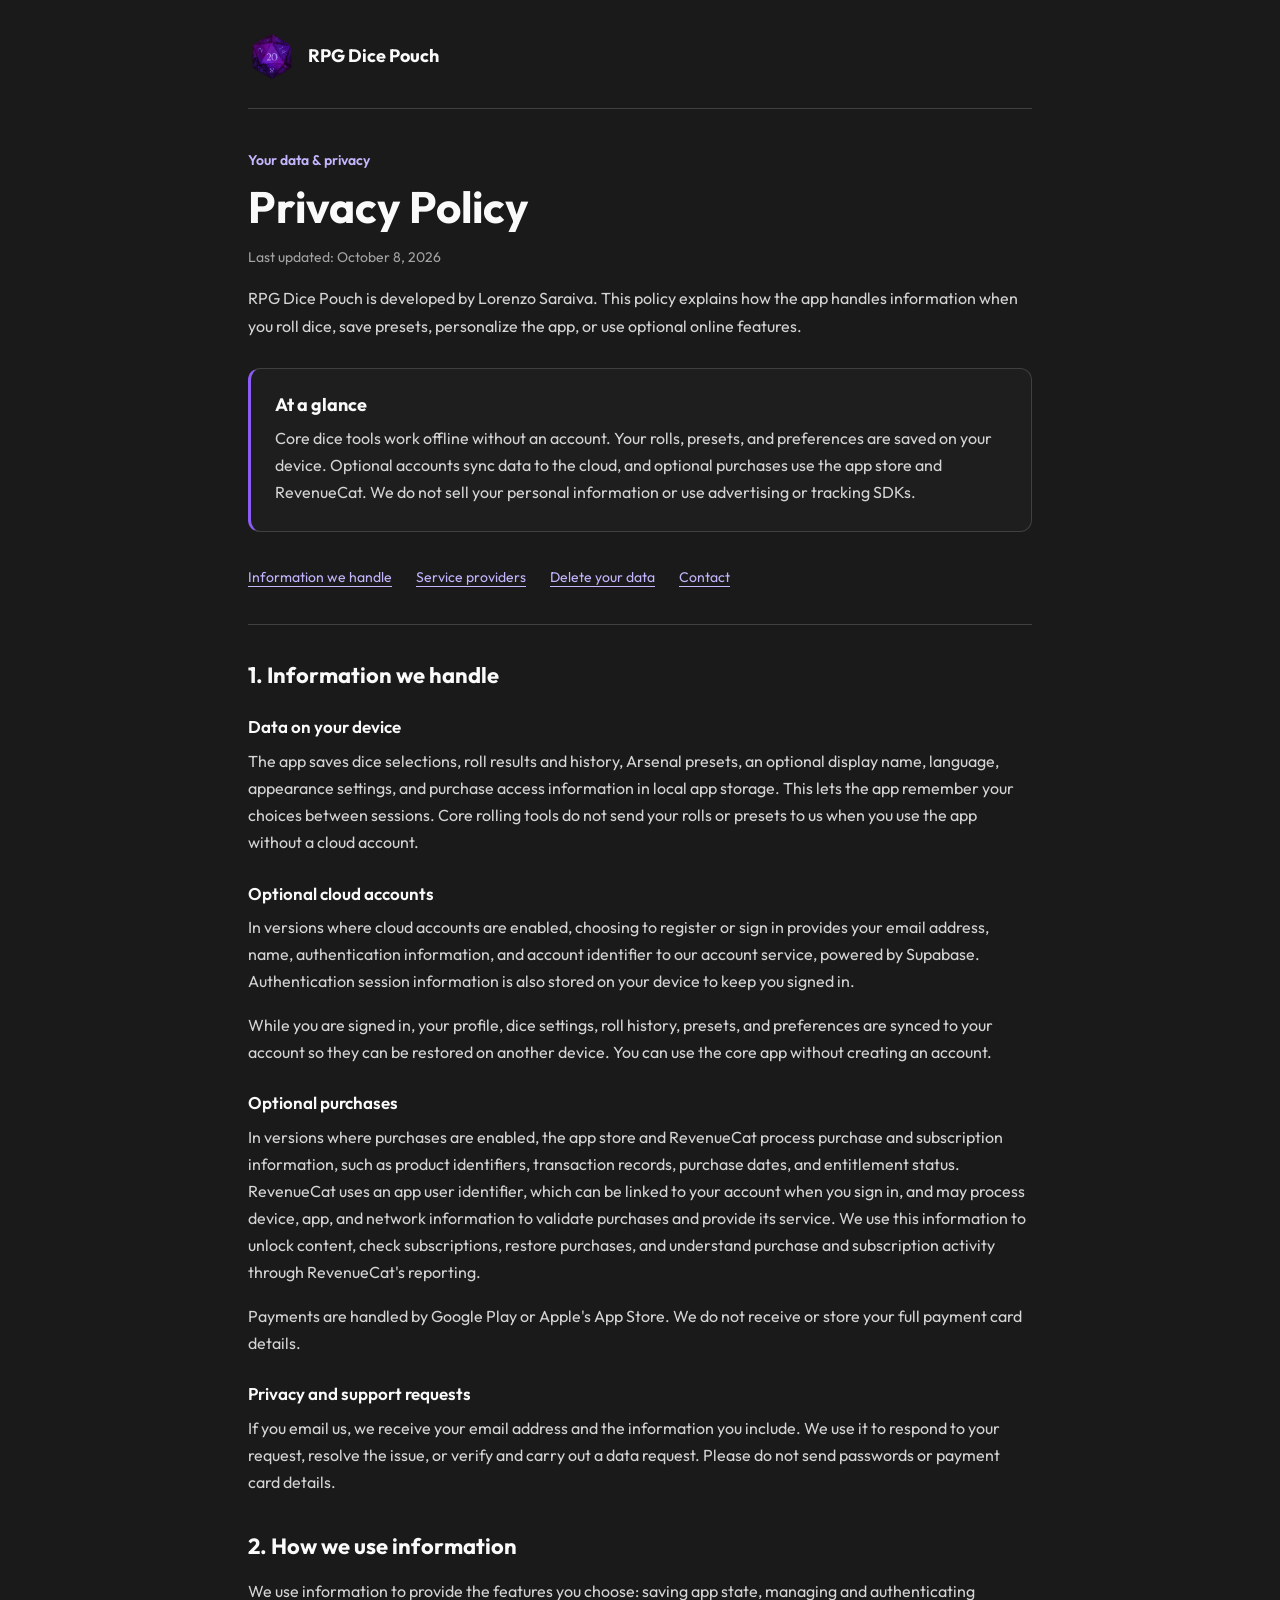
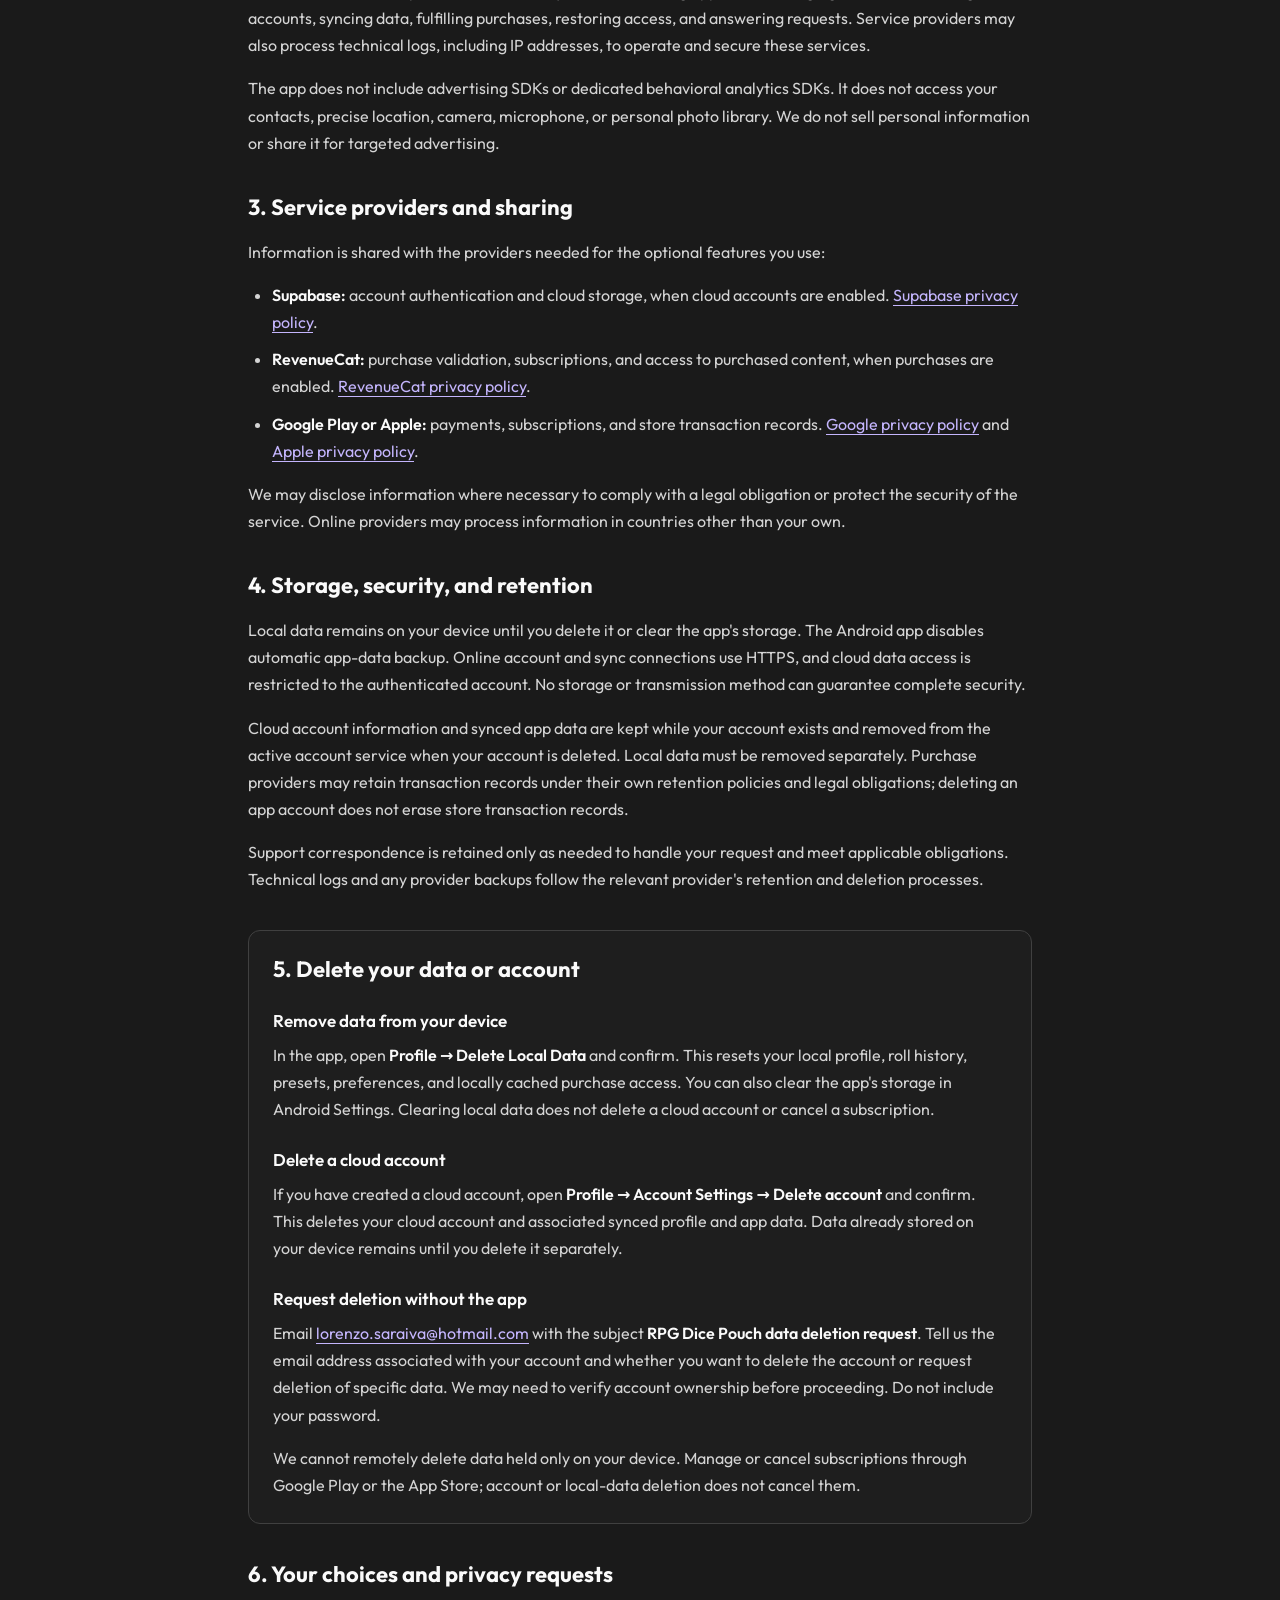
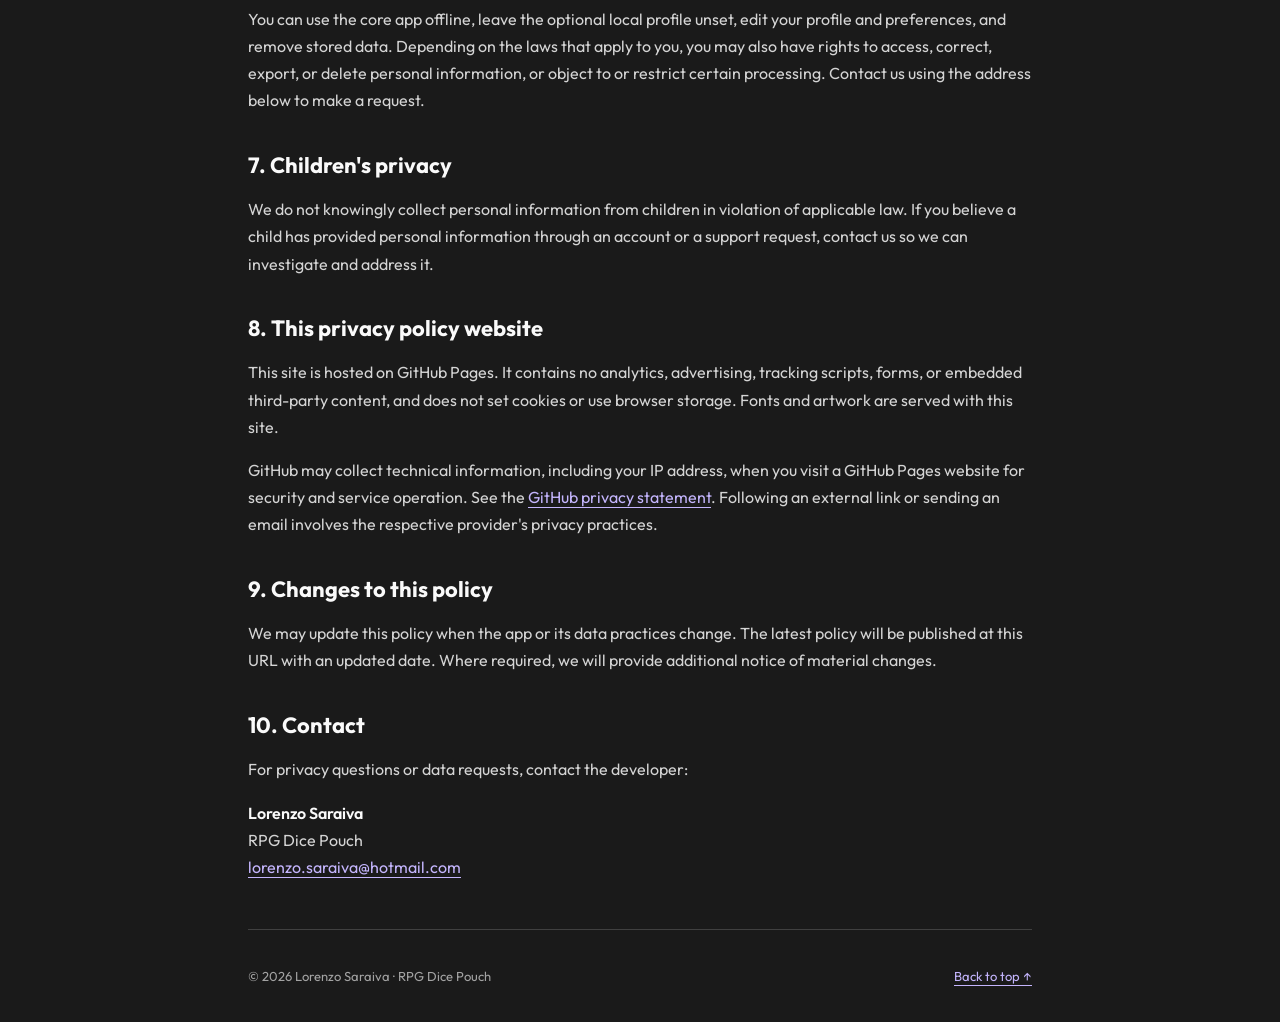
==== index.html @ 882275c9 "Add RPG Dice Pouch privacy policy website" ====
<!doctype html>
<html lang="en">
  <head>
    <meta charset="utf-8">
    <meta name="viewport" content="width=device-width, initial-scale=1">
    <meta name="color-scheme" content="dark">
    <meta name="description" content="Privacy policy for RPG Dice Pouch. Learn about on-device data, optional cloud accounts, purchases, and how to delete your data.">
    <title>Privacy Policy · RPG Dice Pouch</title>
    <link rel="canonical" href="https://lorenzosaraiva.github.io/rpgdicepouch/">
    <link rel="icon" type="image/png" href="assets/d20.png">
    <link rel="stylesheet" href="styles.css">
  </head>
  <body>
    <a class="skip-link" href="#policy">Skip to privacy policy</a>
    <div class="page">
      <header class="brand">
        <img src="assets/d20.png" width="48" height="48" alt="">
        <span>RPG Dice Pouch</span>
      </header>

      <main id="policy">
        <header class="policy-heading">
          <p class="eyebrow">Your data &amp; privacy</p>
          <h1>Privacy Policy</h1>
          <p class="updated">Last updated: <time datetime="2026-10-08">October 8, 2026</time></p>
          <p>RPG Dice Pouch is developed by Lorenzo Saraiva. This policy explains how the app handles information when you roll dice, save presets, personalize the app, or use optional online features.</p>
        </header>

        <aside class="summary" aria-label="Privacy at a glance">
          <h2>At a glance</h2>
          <p>Core dice tools work offline without an account. Your rolls, presets, and preferences are saved on your device. Optional accounts sync data to the cloud, and optional purchases use the app store and RevenueCat. We do not sell your personal information or use advertising or tracking SDKs.</p>
        </aside>

        <nav class="contents" aria-label="Policy sections">
          <a href="#data">Information we handle</a>
          <a href="#services">Service providers</a>
          <a href="#delete-data">Delete your data</a>
          <a href="#contact">Contact</a>
        </nav>

        <section id="data" aria-labelledby="data-title">
          <h2 id="data-title">1. Information we handle</h2>
          <h3>Data on your device</h3>
          <p>The app saves dice selections, roll results and history, Arsenal presets, an optional display name, language, appearance settings, and purchase access information in local app storage. This lets the app remember your choices between sessions. Core rolling tools do not send your rolls or presets to us when you use the app without a cloud account.</p>

          <h3>Optional cloud accounts</h3>
          <p>In versions where cloud accounts are enabled, choosing to register or sign in provides your email address, name, authentication information, and account identifier to our account service, powered by Supabase. Authentication session information is also stored on your device to keep you signed in.</p>
          <p>While you are signed in, your profile, dice settings, roll history, presets, and preferences are synced to your account so they can be restored on another device. You can use the core app without creating an account.</p>

          <h3>Optional purchases</h3>
          <p>In versions where purchases are enabled, the app store and RevenueCat process purchase and subscription information, such as product identifiers, transaction records, purchase dates, and entitlement status. RevenueCat uses an app user identifier, which can be linked to your account when you sign in, and may process device, app, and network information to validate purchases and provide its service. We use this information to unlock content, check subscriptions, restore purchases, and understand purchase and subscription activity through RevenueCat's reporting.</p>
          <p>Payments are handled by Google Play or Apple's App Store. We do not receive or store your full payment card details.</p>

          <h3>Privacy and support requests</h3>
          <p>If you email us, we receive your email address and the information you include. We use it to respond to your request, resolve the issue, or verify and carry out a data request. Please do not send passwords or payment card details.</p>
        </section>

        <section aria-labelledby="use-title">
          <h2 id="use-title">2. How we use information</h2>
          <p>We use information to provide the features you choose: saving app state, managing and authenticating accounts, syncing data, fulfilling purchases, restoring access, and answering requests. Service providers may also process technical logs, including IP addresses, to operate and secure these services.</p>
          <p>The app does not include advertising SDKs or dedicated behavioral analytics SDKs. It does not access your contacts, precise location, camera, microphone, or personal photo library. We do not sell personal information or share it for targeted advertising.</p>
        </section>

        <section id="services" aria-labelledby="services-title">
          <h2 id="services-title">3. Service providers and sharing</h2>
          <p>Information is shared with the providers needed for the optional features you use:</p>
          <ul>
            <li><strong>Supabase:</strong> account authentication and cloud storage, when cloud accounts are enabled. <a href="https://supabase.com/privacy">Supabase privacy policy</a>.</li>
            <li><strong>RevenueCat:</strong> purchase validation, subscriptions, and access to purchased content, when purchases are enabled. <a href="https://www.revenuecat.com/privacy">RevenueCat privacy policy</a>.</li>
            <li><strong>Google Play or Apple:</strong> payments, subscriptions, and store transaction records. <a href="https://policies.google.com/privacy">Google privacy policy</a> and <a href="https://www.apple.com/legal/privacy/">Apple privacy policy</a>.</li>
          </ul>
          <p>We may disclose information where necessary to comply with a legal obligation or protect the security of the service. Online providers may process information in countries other than your own.</p>
        </section>

        <section aria-labelledby="security-title">
          <h2 id="security-title">4. Storage, security, and retention</h2>
          <p>Local data remains on your device until you delete it or clear the app's storage. The Android app disables automatic app-data backup. Online account and sync connections use HTTPS, and cloud data access is restricted to the authenticated account. No storage or transmission method can guarantee complete security.</p>
          <p>Cloud account information and synced app data are kept while your account exists and removed from the active account service when your account is deleted. Local data must be removed separately. Purchase providers may retain transaction records under their own retention policies and legal obligations; deleting an app account does not erase store transaction records.</p>
          <p>Support correspondence is retained only as needed to handle your request and meet applicable obligations. Technical logs and any provider backups follow the relevant provider's retention and deletion processes.</p>
        </section>

        <section id="delete-data" class="deletion" aria-labelledby="delete-title">
          <h2 id="delete-title">5. Delete your data or account</h2>
          <h3>Remove data from your device</h3>
          <p>In the app, open <strong>Profile → Delete Local Data</strong> and confirm. This resets your local profile, roll history, presets, preferences, and locally cached purchase access. You can also clear the app's storage in Android Settings. Clearing local data does not delete a cloud account or cancel a subscription.</p>

          <h3>Delete a cloud account</h3>
          <p>If you have created a cloud account, open <strong>Profile → Account Settings → Delete account</strong> and confirm. This deletes your cloud account and associated synced profile and app data. Data already stored on your device remains until you delete it separately.</p>

          <h3>Request deletion without the app</h3>
          <p>Email <a href="mailto:lorenzo.saraiva@hotmail.com?subject=RPG%20Dice%20Pouch%20data%20deletion%20request">lorenzo.saraiva@hotmail.com</a> with the subject <strong>RPG Dice Pouch data deletion request</strong>. Tell us the email address associated with your account and whether you want to delete the account or request deletion of specific data. We may need to verify account ownership before proceeding. Do not include your password.</p>
          <p>We cannot remotely delete data held only on your device. Manage or cancel subscriptions through Google Play or the App Store; account or local-data deletion does not cancel them.</p>
        </section>

        <section aria-labelledby="choices-title">
          <h2 id="choices-title">6. Your choices and privacy requests</h2>
          <p>You can use the core app offline, leave the optional local profile unset, edit your profile and preferences, and remove stored data. Depending on the laws that apply to you, you may also have rights to access, correct, export, or delete personal information, or object to or restrict certain processing. Contact us using the address below to make a request.</p>
        </section>

        <section aria-labelledby="children-title">
          <h2 id="children-title">7. Children's privacy</h2>
          <p>We do not knowingly collect personal information from children in violation of applicable law. If you believe a child has provided personal information through an account or a support request, contact us so we can investigate and address it.</p>
        </section>

        <section aria-labelledby="website-title">
          <h2 id="website-title">8. This privacy policy website</h2>
          <p>This site is hosted on GitHub Pages. It contains no analytics, advertising, tracking scripts, forms, or embedded third-party content, and does not set cookies or use browser storage. Fonts and artwork are served with this site.</p>
          <p>GitHub may collect technical information, including your IP address, when you visit a GitHub Pages website for security and service operation. See the <a href="https://docs.github.com/en/site-policy/privacy-policies/github-general-privacy-statement">GitHub privacy statement</a>. Following an external link or sending an email involves the respective provider's privacy practices.</p>
        </section>

        <section aria-labelledby="changes-title">
          <h2 id="changes-title">9. Changes to this policy</h2>
          <p>We may update this policy when the app or its data practices change. The latest policy will be published at this URL with an updated date. Where required, we will provide additional notice of material changes.</p>
        </section>

        <section id="contact" aria-labelledby="contact-title">
          <h2 id="contact-title">10. Contact</h2>
          <p>For privacy questions or data requests, contact the developer:</p>
          <address>
            <strong>Lorenzo Saraiva</strong><br>
            RPG Dice Pouch<br>
            <a href="mailto:lorenzo.saraiva@hotmail.com">lorenzo.saraiva@hotmail.com</a>
          </address>
        </section>
      </main>

      <footer>
        <span>© 2026 Lorenzo Saraiva · RPG Dice Pouch</span>
        <a href="#policy">Back to top ↑</a>
      </footer>
    </div>
  </body>
</html>
---- styles.css ----
@font-face {
  font-family: Outfit;
  src: url("assets/outfit-latin.woff2") format("woff2");
  font-style: normal;
  font-weight: 100 900;
  font-display: swap;
}

:root {
  color-scheme: dark;
  --page: #1a1a1a;
  --surface: #1e1e1e;
  --border: #404040;
  --text: #fafafa;
  --muted: #d4d4d4;
  --accent: #c4b5fd;
  --radius: 12px;
  font-family: Outfit, system-ui, sans-serif;
  background: var(--page);
  color: var(--text);
  font-synthesis: none;
}

* { box-sizing: border-box; }
body { margin: 0; font-size: 16px; line-height: 1.7; }
.page { max-width: 848px; margin-inline: auto; padding: 32px 32px 24px; }
.brand { display: flex; align-items: center; gap: 12px; padding-bottom: 28px; border-bottom: 1px solid var(--border); font-size: 18px; font-weight: 700; }
.brand img { display: block; object-fit: contain; }
.policy-heading { padding-top: 40px; }
.eyebrow { color: var(--accent); font-size: 14px; font-weight: 600; margin: 0 0 8px; }
h1 { margin: 0; font-size: clamp(32px, 6vw, 44px); line-height: 1.2; font-weight: 700; }
.updated { margin-top: 12px; color: #a3a3a3; font-size: 14px; }
h2 { font-size: 22px; line-height: 1.35; margin: 0 0 16px; font-weight: 700; color: var(--text); }
h3 { font-size: 17px; line-height: 1.5; margin: 24px 0 8px; font-weight: 600; color: var(--text); }
p { margin: 0 0 16px; color: var(--muted); }
p:last-child { margin-bottom: 0; }
strong { font-weight: 600; color: var(--text); }
a { color: var(--accent); text-underline-offset: 4px; overflow-wrap: anywhere; }
a:hover { color: #ede9fe; }
a:focus-visible { outline: 2px solid var(--accent); outline-offset: 5px; border-radius: 2px; }
.summary { margin-top: 28px; padding: 24px; background: var(--surface); border: 1px solid var(--border); border-left: 3px solid #8b5cf6; border-radius: var(--radius); }
.summary h2 { font-size: 18px; margin-bottom: 8px; }
.contents { display: flex; flex-wrap: wrap; gap: 8px 24px; padding: 24px 0; border-bottom: 1px solid var(--border); font-size: 14px; }
.contents a { display: inline-flex; align-items: center; min-height: 44px; }
section { padding-top: 36px; scroll-margin-top: 24px; }
ul { padding-left: 24px; margin: 0 0 16px; color: var(--muted); }
li + li { margin-top: 10px; }
.deletion { margin-top: 36px; padding: 24px; background: var(--surface); border: 1px solid var(--border); border-radius: var(--radius); }
address { font-style: normal; color: var(--muted); }
footer { display: flex; justify-content: space-between; align-items: center; flex-wrap: wrap; gap: 12px 24px; margin-top: 48px; padding-top: 24px; border-top: 1px solid var(--border); color: #a3a3a3; font-size: 13px; }
footer a { display: inline-flex; align-items: center; min-height: 44px; }
.skip-link { position: absolute; top: 8px; left: 16px; padding: 8px 16px; background: var(--surface); transform: translateY(-200%); z-index: 1; }
.skip-link:focus { transform: translateY(0); }

@media (max-width: 540px) {
  .page { padding: 24px 20px; }
  .policy-heading { padding-top: 32px; }
  .summary, .deletion { padding: 20px; }
  h2 { font-size: 20px; }
}

@media print {
  :root { color-scheme: light; --page: white; --surface: white; --text: black; --muted: #333; --accent: #4c1d95; --border: #ccc; }
  .page { max-width: none; padding: 0; }
  .skip-link, .contents, footer a { display: none; }
  .eyebrow, .updated, footer { color: #444; }
  h2, h3 { break-after: avoid; }
  .summary, .deletion { border-left-color: #4c1d95; }
}
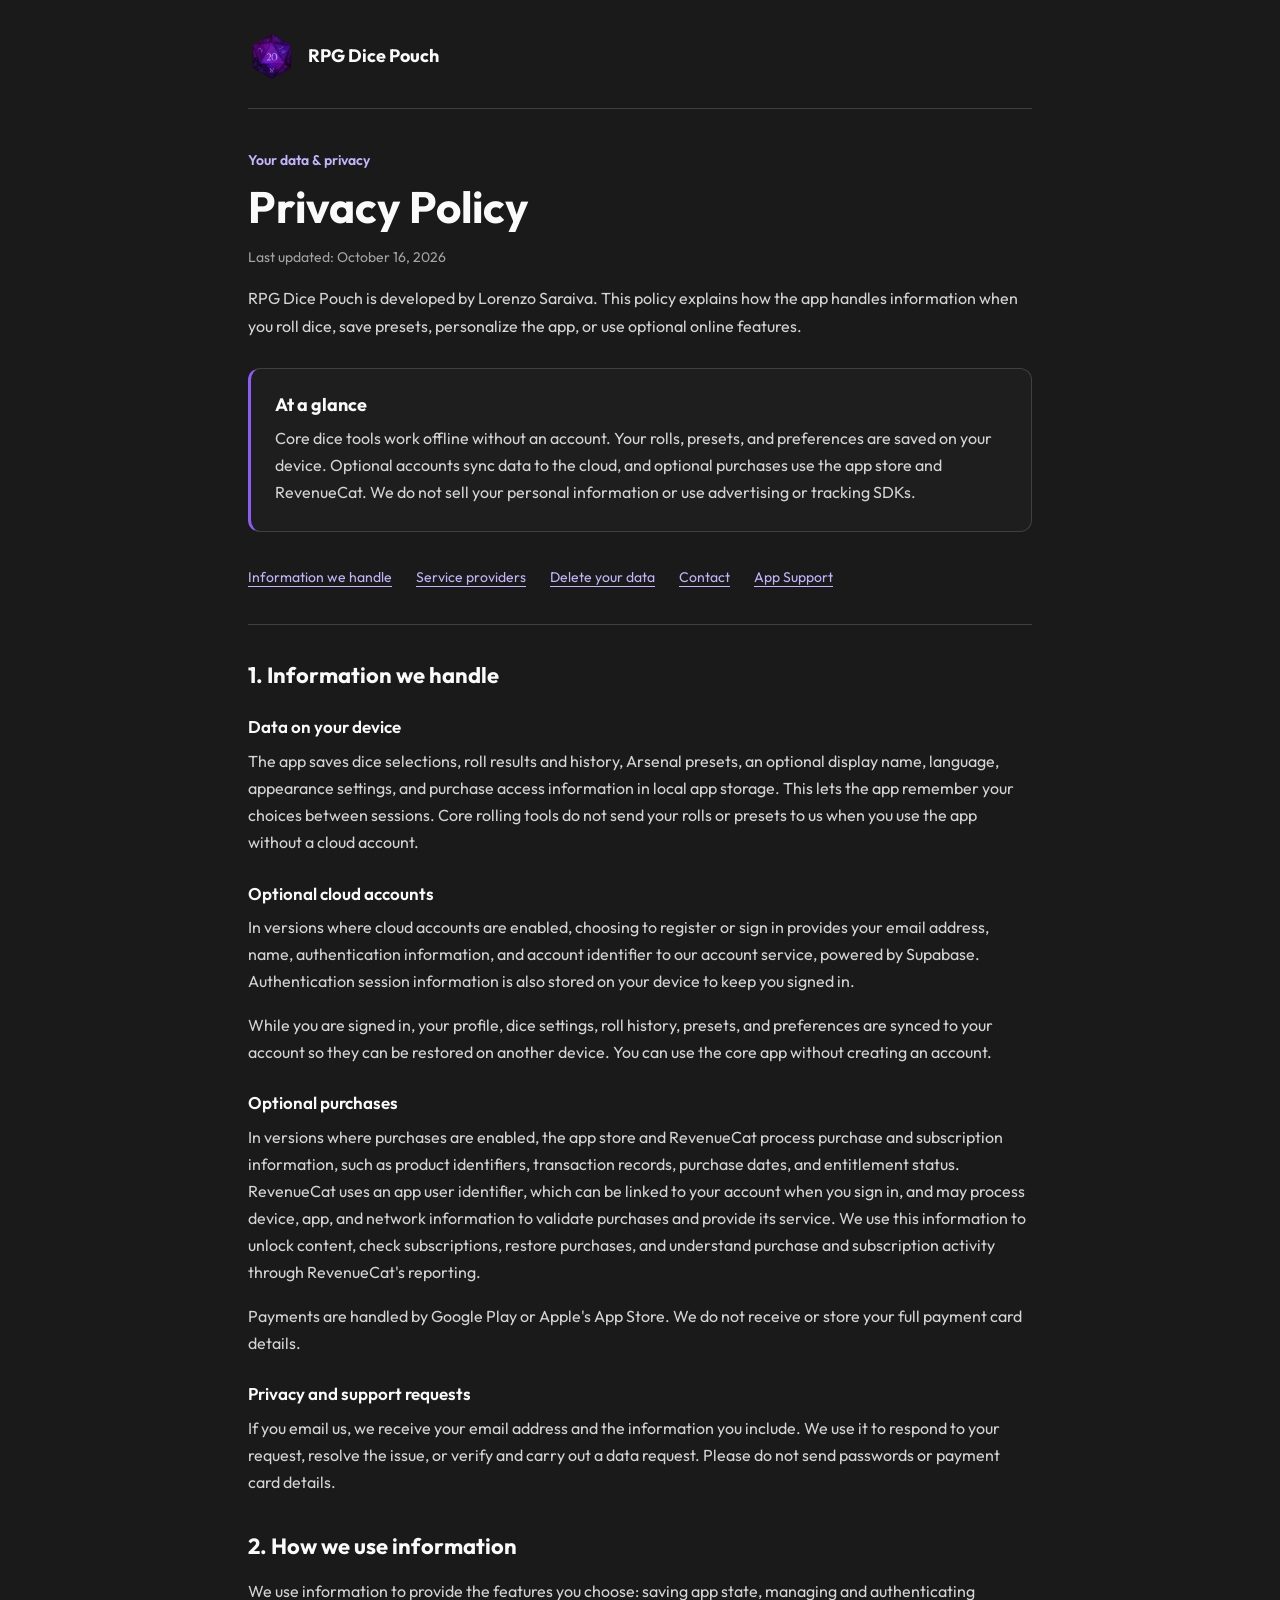
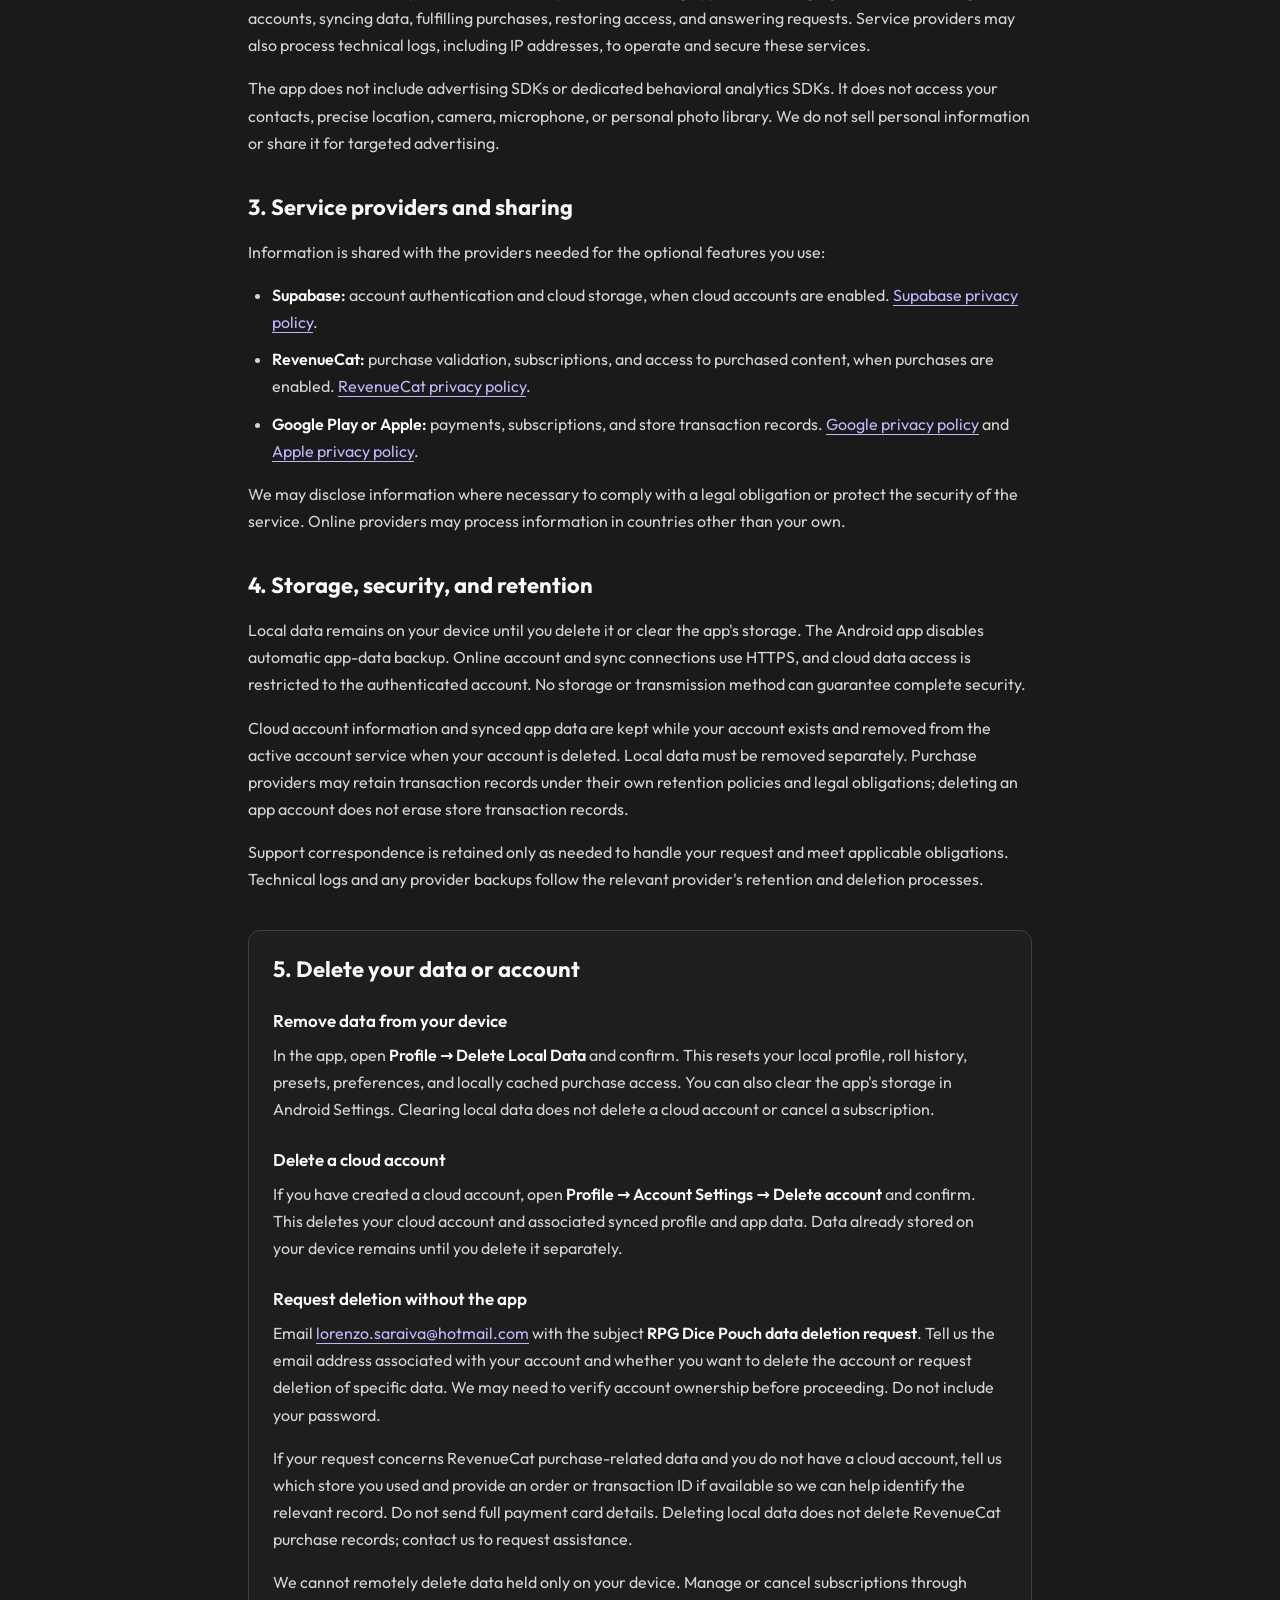
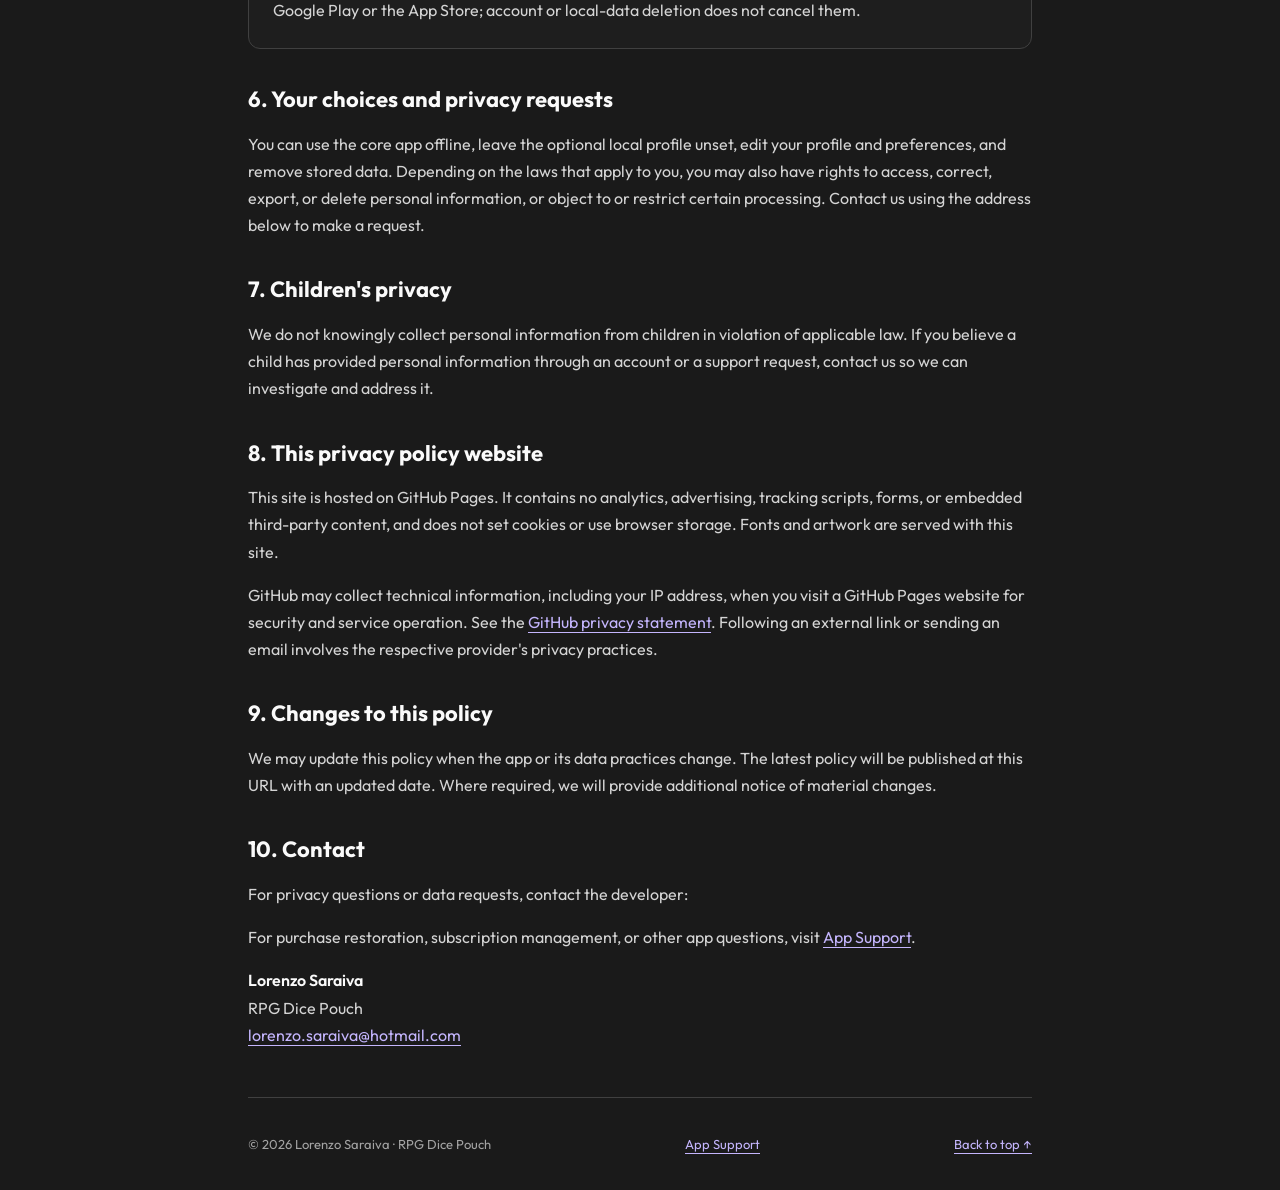
==== commit 553c9fe5: "Publish app support and clarify purchase-data deletion" ====
--- a/index.html
+++ b/index.html
@@ -22,7 +22,7 @@
         <header class="policy-heading">
           <p class="eyebrow">Your data &amp; privacy</p>
           <h1>Privacy Policy</h1>
-          <p class="updated">Last updated: <time datetime="2026-10-08">October 8, 2026</time></p>
+          <p class="updated">Last updated: <time datetime="2026-10-16">October 16, 2026</time></p>
           <p>RPG Dice Pouch is developed by Lorenzo Saraiva. This policy explains how the app handles information when you roll dice, save presets, personalize the app, or use optional online features.</p>
         </header>
 
@@ -36,6 +36,7 @@
           <a href="#services">Service providers</a>
           <a href="#delete-data">Delete your data</a>
           <a href="#contact">Contact</a>
+          <a href="support.html">App Support</a>
         </nav>
 
         <section id="data" aria-labelledby="data-title">
@@ -89,6 +90,7 @@
 
           <h3>Request deletion without the app</h3>
           <p>Email <a href="mailto:lorenzo.saraiva@hotmail.com?subject=RPG%20Dice%20Pouch%20data%20deletion%20request">lorenzo.saraiva@hotmail.com</a> with the subject <strong>RPG Dice Pouch data deletion request</strong>. Tell us the email address associated with your account and whether you want to delete the account or request deletion of specific data. We may need to verify account ownership before proceeding. Do not include your password.</p>
+          <p>If your request concerns RevenueCat purchase-related data and you do not have a cloud account, tell us which store you used and provide an order or transaction ID if available so we can help identify the relevant record. Do not send full payment card details. Deleting local data does not delete RevenueCat purchase records; contact us to request assistance.</p>
           <p>We cannot remotely delete data held only on your device. Manage or cancel subscriptions through Google Play or the App Store; account or local-data deletion does not cancel them.</p>
         </section>
 
@@ -116,6 +118,7 @@
         <section id="contact" aria-labelledby="contact-title">
           <h2 id="contact-title">10. Contact</h2>
           <p>For privacy questions or data requests, contact the developer:</p>
+          <p>For purchase restoration, subscription management, or other app questions, visit <a href="support.html">App Support</a>.</p>
           <address>
             <strong>Lorenzo Saraiva</strong><br>
             RPG Dice Pouch<br>
@@ -126,6 +129,7 @@
 
       <footer>
         <span>© 2026 Lorenzo Saraiva · RPG Dice Pouch</span>
+        <a href="support.html">App Support</a>
         <a href="#policy">Back to top ↑</a>
       </footer>
     </div>
